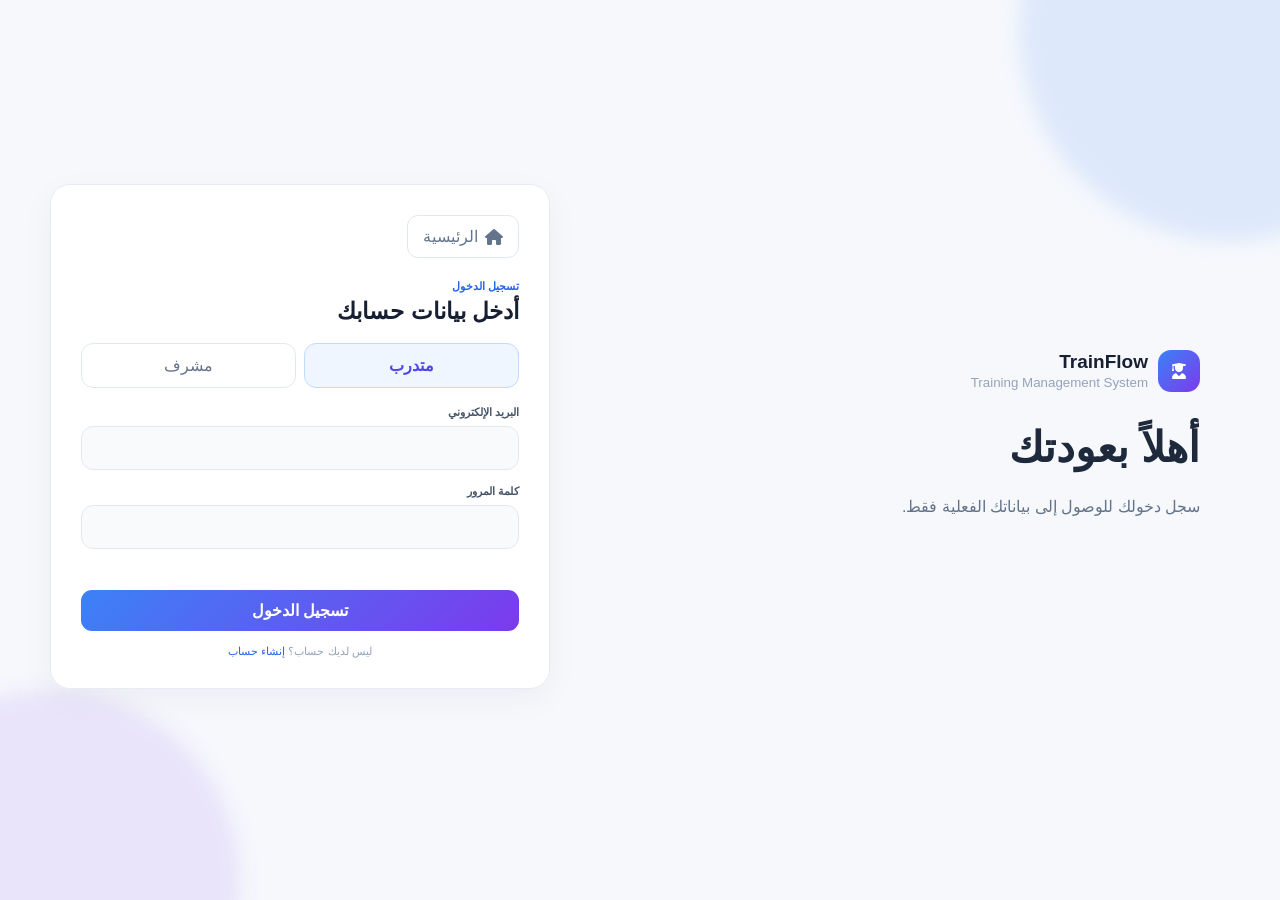
==== add-task.html @ 2ae3eea8 "Add files via upload" ====
<!DOCTYPE html><html lang="ar" dir="rtl"><head><meta charset="UTF-8"><meta name="viewport" content="width=device-width,initial-scale=1.0"><title>TrainFlow | إضافة مهمة</title><link rel="stylesheet" href="add-task.css"><link rel="stylesheet" href="https://cdnjs.cloudflare.com/ajax/libs/font-awesome/6.5.0/css/all.min.css"></head><body><div class="bg"><div class="blob b1"></div><div class="blob b2"></div></div><main class="container"><button class="ghost-btn" onclick="history.back()"><i class="fa-solid fa-arrow-right"></i> رجوع</button><div class="section-title" style="margin-top:20px"><span>إدارة المهام</span><h2>إضافة مهمة جديدة</h2><p>اختر المتدرب واكتب المهمة والملاحظات. لن تظهر المهمة إلا للمتدرب المختار.</p></div><section class="dash-grid"><div class="card"><form id="form"><div class="form-group"><label>المتدرب</label><select class="select" id="trainee" required><option value="">اختر المتدرب</option></select></div><div class="form-group"><label>عنوان المهمة</label><input class="input" id="title" required></div><div class="form-group"><label>وصف المهمة</label><textarea class="textarea" id="description" required></textarea></div><div class="two-col"><div class="form-group"><label>الأولوية</label><select class="select" id="priority"><option value="low">منخفضة</option><option value="medium" selected>متوسطة</option><option value="high">عالية</option></select></div><div class="form-group"><label>تاريخ التسليم</label><input class="input" id="due" type="date" required></div></div><div class="form-group"><label>ملاحظات المشرف</label><textarea class="textarea" id="notes" placeholder="تعليمات أو ملاحظات خاصة بالمهمة"></textarea></div><div id="msg" class="message"></div><button class="btn" type="submit">إضافة المهمة</button></form></div><aside class="card"><div class="section-title"><span>خصوصية</span><h2>مهمة خاصة بمتدرب واحد</h2><p>يتم حفظ رقم المتدرب داخل المهمة، لذلك تظهر فقط لصاحبها في حساب المتدرب.</p></div></aside></section></main><script>
const TF={
 get(k,f=[]){try{return JSON.parse(localStorage.getItem(k))??f}catch{return f}},
 set(k,v){localStorage.setItem(k,JSON.stringify(v))},
 users(){return this.get('tf_users',[])}, tasks(){return this.get('tf_tasks',[])}, reports(){return this.get('tf_reports',[])}, invites(){return this.get('tf_invites',[])},
 session(){const id=localStorage.getItem('tf_session');return this.users().find(u=>u.id===id)||null},
 id(p='id'){return p+'_'+Date.now().toString(36)+Math.random().toString(36).slice(2,7)},
 esc(s=''){return String(s).replace(/[&<>'"]/g,c=>({'&':'&amp;','<':'&lt;','>':'&gt;',"'":'&#39;','"':'&quot;'}[c]))},
 date(s){if(!s)return '-';return new Date(s+'T00:00:00').toLocaleDateString('ar-SA',{year:'numeric',month:'long',day:'numeric'})},
 logout(){localStorage.removeItem('tf_session');location.href='login.html'},
 require(role){const u=this.session();if(!u){location.href='login.html';return null}if(role&&u.role!==role){location.href=u.role==='supervisor'?'supervisor-dashboard.html':'trainee-dashboard.html';return null}return u}
};

const u=TF.require('supervisor');if(u){const trainees=TF.users().filter(x=>x.role==='trainee'&&x.supervisorId===u.id),sel=document.getElementById('trainee');sel.innerHTML='<option value="">اختر المتدرب</option>'+trainees.map(x=>`<option value="${x.id}">${TF.esc(x.name)} - ${TF.esc(x.email)}</option>`).join('');const q=new URLSearchParams(location.search).get('trainee');if(q&&trainees.some(x=>x.id===q))sel.value=q;if(!trainees.length){document.getElementById('msg').className='message error';document.getElementById('msg').textContent='لا يوجد متدربون مرتبطون بحسابك بعد.'}document.getElementById('form').onsubmit=e=>{e.preventDefault();const traineeId=sel.value;if(!trainees.some(x=>x.id===traineeId))return;let tasks=TF.tasks();tasks.push({id:TF.id('task'),supervisorId:u.id,traineeId,title:document.getElementById('title').value.trim(),description:document.getElementById('description').value.trim(),priority:document.getElementById('priority').value,dueDate:document.getElementById('due').value,supervisorNote:document.getElementById('notes').value.trim(),traineeNote:'',status:'pending',createdAt:new Date().toISOString(),completedAt:null});TF.set('tf_tasks',tasks);location.href='trainee-details.html?id='+traineeId}}</script></body></html>
---- add-task.css ----
*{box-sizing:border-box;margin:0;padding:0}html{scroll-behavior:smooth}body{font-family:"Segoe UI",Tahoma,Arial,sans-serif;background:#f6f8fc;color:#1e293b;min-height:100vh}a{text-decoration:none;color:inherit}button,input,select,textarea{font:inherit}button{cursor:pointer}.bg{position:fixed;inset:0;pointer-events:none;overflow:hidden;z-index:-1}.blob{position:absolute;border-radius:50%;filter:blur(10px)}.b1{width:420px;height:420px;right:-160px;top:-180px;background:rgba(59,130,246,.13)}.b2{width:380px;height:380px;left:-140px;bottom:-170px;background:rgba(124,58,237,.10)}
.container{width:min(1180px,calc(100% - 32px));margin:auto;padding:28px 0 55px}.brand{display:flex;align-items:center;gap:10px}.brand-icon{width:42px;height:42px;border-radius:13px;display:grid;place-items:center;background:linear-gradient(135deg,#3b82f6,#7c3aed);color:#fff}.brand h1{font-size:19px;color:#172033}.brand small{color:#94a3b8}.topbar{display:flex;justify-content:space-between;align-items:center;gap:18px;margin-bottom:28px}.nav{display:flex;gap:8px;align-items:center;flex-wrap:wrap}.nav a,.ghost-btn,.btn{border:0;border-radius:11px;padding:11px 15px;display:inline-flex;gap:7px;align-items:center;justify-content:center}.nav a:hover,.ghost-btn:hover{background:#eef4ff;color:#2563eb}.btn{background:linear-gradient(135deg,#3b82f6,#7c3aed);color:white;font-weight:700}.btn.danger{background:#ef4444}.btn.success{background:#16a34a}.btn.secondary{background:#eef4ff;color:#2563eb}.ghost-btn{background:white;border:1px solid #e2e8f0;color:#64748b}.card{background:rgba(255,255,255,.95);border:1px solid #e7ebf2;border-radius:20px;box-shadow:0 10px 34px rgba(15,23,42,.045);padding:22px}.hero{display:grid;grid-template-columns:1.1fr .9fr;gap:30px;align-items:center;min-height:68vh}.hero h2{font-size:clamp(34px,5vw,56px);line-height:1.25;color:#172033;margin:16px 0}.hero h2 span{color:#5b5ce2}.hero p{color:#64748b;line-height:2;max-width:650px}.pill{display:inline-flex;align-items:center;gap:7px;padding:7px 12px;border-radius:999px;background:#eef4ff;color:#2563eb;font-size:12px;font-weight:700}.flow-grid,.stats-grid,.feature-grid{display:grid;gap:14px}.flow-grid{grid-template-columns:1fr}.flow-step{display:flex;gap:12px;align-items:flex-start;padding:15px;border:1px solid #edf1f6;border-radius:14px;background:#fbfcff}.flow-step i{width:34px;height:34px;display:grid;place-items:center;border-radius:10px;background:#eef4ff;color:#4f46e5}.flow-step h3{font-size:13px;margin-bottom:4px}.flow-step p{font-size:11px;line-height:1.7}.feature-grid{grid-template-columns:repeat(3,1fr);margin-top:20px}.section-title{margin-bottom:16px}.section-title span{color:#2563eb;font-size:11px;font-weight:700}.section-title h2{font-size:23px;color:#172033;margin:4px 0}.section-title p{color:#94a3b8;font-size:12px;line-height:1.8}
.auth{min-height:100vh;display:grid;grid-template-columns:1fr 500px;gap:55px;align-items:center}.auth-side{padding:30px}.auth-side h2{font-size:42px;line-height:1.35;margin:28px 0 15px}.auth-side p{color:#64748b;line-height:2}.auth-card{padding:30px}.role-tabs{display:grid;grid-template-columns:1fr 1fr;gap:8px;margin:18px 0}.role-btn{padding:12px;border:1px solid #e2e8f0;background:#fff;border-radius:12px;color:#64748b}.role-btn.active{border-color:#bfdbfe;background:#eff6ff;color:#4f46e5;font-weight:700}.form-group{margin-bottom:15px}.form-group label{display:block;font-size:11px;font-weight:700;color:#475569;margin-bottom:7px}.form-group small{display:block;margin-top:5px;color:#94a3b8;font-size:10px}.input,.select,.textarea{width:100%;border:1px solid #e2e8f0;background:#f8fafc;border-radius:12px;outline:0;padding:12px 13px;color:#334155}.input:focus,.select:focus,.textarea:focus{border-color:#60a5fa;background:white;box-shadow:0 0 0 3px rgba(59,130,246,.07)}.textarea{min-height:105px;resize:vertical}.two-col{display:grid;grid-template-columns:1fr 1fr;gap:12px}.message{min-height:18px;margin:8px 0;font-size:11px}.error{color:#dc2626}.success{color:#16a34a}.info{color:#2563eb}.hidden{display:none!important}
.sidebar{position:fixed;right:0;top:0;width:235px;height:100vh;background:white;border-left:1px solid #e8edf3;padding:22px 14px;display:flex;flex-direction:column;z-index:10}.sidebar .brand{padding:5px 8px 22px}.side-nav{display:flex;flex-direction:column;gap:5px}.side-nav a{padding:12px;border-radius:11px;color:#64748b;font-size:12px;display:flex;gap:10px;align-items:center}.side-nav a:hover,.side-nav a.active{background:#eef4ff;color:#4f46e5}.side-bottom{margin-top:auto}.dashboard{margin-right:235px;padding:28px 30px 50px}.dash-head{display:flex;align-items:center;justify-content:space-between;gap:16px;margin-bottom:22px}.dash-head h1{font-size:26px;color:#172033}.muted{color:#94a3b8;font-size:11px}.stats-grid{grid-template-columns:repeat(4,1fr);margin-bottom:16px}.stat{display:flex;gap:12px;align-items:center}.stat .ico{width:42px;height:42px;display:grid;place-items:center;border-radius:12px;background:#eef4ff;color:#4f46e5}.stat strong{display:block;font-size:20px}.stat span{font-size:10px;color:#94a3b8}.dash-grid{display:grid;grid-template-columns:1fr 310px;gap:16px}.list{display:flex;flex-direction:column;gap:9px}.list-item{border:1px solid #edf1f5;border-radius:14px;padding:14px;background:#fbfcfe;display:flex;align-items:center;justify-content:space-between;gap:14px}.list-main{min-width:0}.list-main h3{font-size:12px;color:#334155}.list-main p{font-size:10px;color:#94a3b8;margin-top:4px;line-height:1.6}.badge{display:inline-flex;padding:4px 8px;border-radius:999px;font-size:9px;font-weight:700}.badge.pending{background:#f1f5f9;color:#64748b}.badge.progress{background:#fff7ed;color:#ea580c}.badge.completed{background:#dcfce7;color:#16a34a}.badge.high{background:#fee2e2;color:#dc2626}.badge.medium{background:#ffedd5;color:#ea580c}.badge.low{background:#dcfce7;color:#16a34a}.empty{padding:38px;text-align:center;color:#94a3b8}.empty i{font-size:32px;margin-bottom:10px}.empty h3{color:#64748b;font-size:14px;margin-bottom:4px}.code-box{padding:14px;border-radius:14px;background:linear-gradient(135deg,#eff6ff,#f5f3ff);border:1px solid #dbeafe}.code{font-size:22px;letter-spacing:2px;font-weight:800;color:#4f46e5;margin:8px 0;direction:ltr;text-align:center}.toolbar{display:flex;gap:8px;align-items:center;justify-content:space-between;flex-wrap:wrap;margin-bottom:14px}.toolbar .input{max-width:340px}.check-wrap{display:flex;align-items:center;gap:8px;font-size:11px;color:#475569}.check-wrap input{width:18px;height:18px;accent-color:#16a34a}.report-card{border-right:4px solid #7c3aed}.pre{white-space:pre-wrap;line-height:1.8;color:#64748b;font-size:11px}.footer{padding:30px 0;text-align:center;color:#94a3b8;font-size:11px}
@media(max-width:1000px){.auth{grid-template-columns:1fr}.auth-side{display:none}.hero{grid-template-columns:1fr}.feature-grid{grid-template-columns:1fr}.stats-grid{grid-template-columns:repeat(2,1fr)}.dash-grid{grid-template-columns:1fr}}@media(max-width:760px){.sidebar{width:72px}.sidebar .brand h1,.sidebar .brand small,.side-nav span,.side-bottom span{display:none}.sidebar .brand{justify-content:center}.side-nav a{justify-content:center}.dashboard{margin-right:72px;padding:20px 14px}.stats-grid{grid-template-columns:1fr}.two-col{grid-template-columns:1fr}.topbar,.dash-head{align-items:flex-start;flex-direction:column}.auth-card{padding:20px}.container{width:min(100% - 20px,1180px)}}
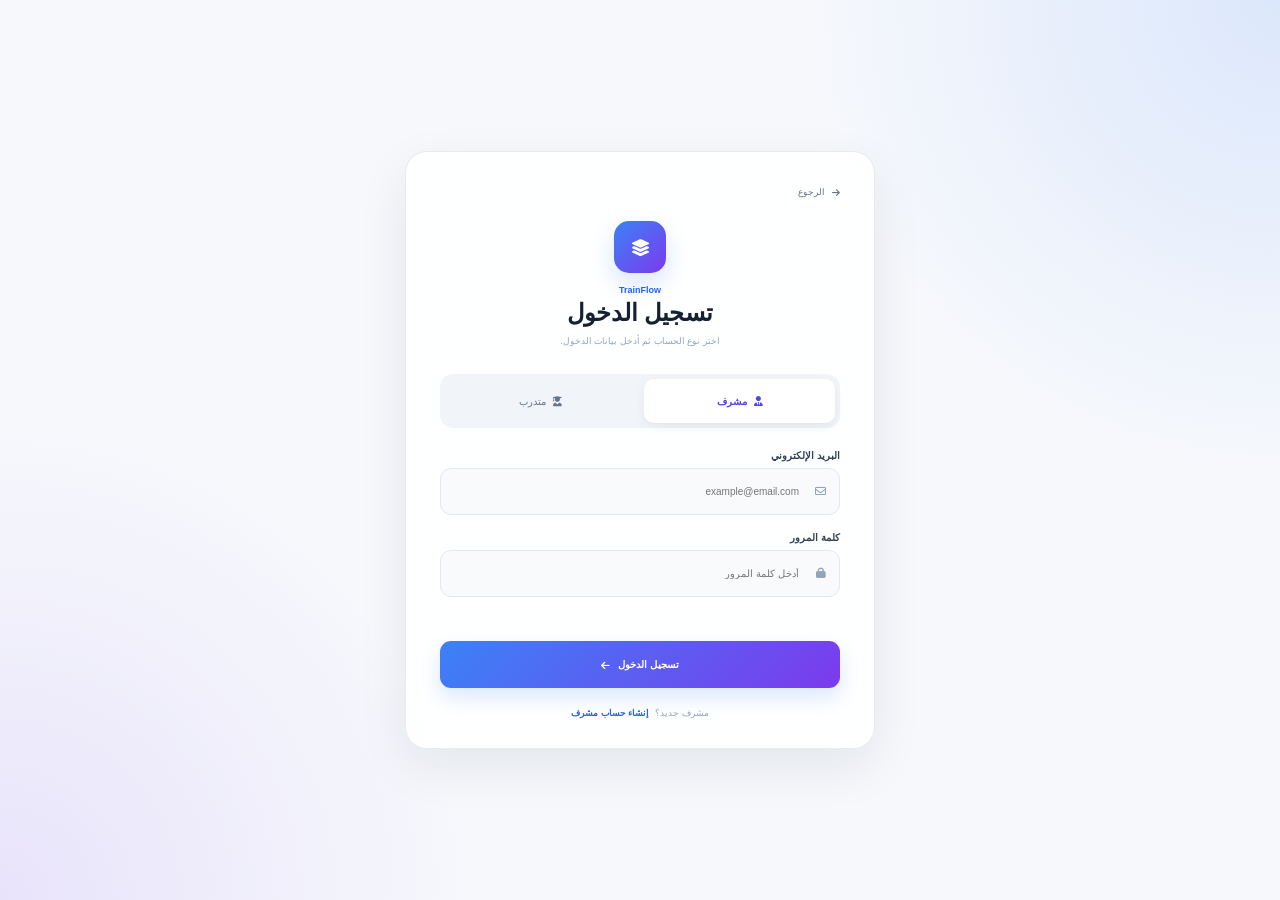
==== commit 8c513362: "Update add-task.html" ====
--- a/add-task.html
+++ b/add-task.html
@@ -1,14 +1,607 @@
-<!DOCTYPE html><html lang="ar" dir="rtl"><head><meta charset="UTF-8"><meta name="viewport" content="width=device-width,initial-scale=1.0"><title>TrainFlow | إضافة مهمة</title><link rel="stylesheet" href="add-task.css"><link rel="stylesheet" href="https://cdnjs.cloudflare.com/ajax/libs/font-awesome/6.5.0/css/all.min.css"></head><body><div class="bg"><div class="blob b1"></div><div class="blob b2"></div></div><main class="container"><button class="ghost-btn" onclick="history.back()"><i class="fa-solid fa-arrow-right"></i> رجوع</button><div class="section-title" style="margin-top:20px"><span>إدارة المهام</span><h2>إضافة مهمة جديدة</h2><p>اختر المتدرب واكتب المهمة والملاحظات. لن تظهر المهمة إلا للمتدرب المختار.</p></div><section class="dash-grid"><div class="card"><form id="form"><div class="form-group"><label>المتدرب</label><select class="select" id="trainee" required><option value="">اختر المتدرب</option></select></div><div class="form-group"><label>عنوان المهمة</label><input class="input" id="title" required></div><div class="form-group"><label>وصف المهمة</label><textarea class="textarea" id="description" required></textarea></div><div class="two-col"><div class="form-group"><label>الأولوية</label><select class="select" id="priority"><option value="low">منخفضة</option><option value="medium" selected>متوسطة</option><option value="high">عالية</option></select></div><div class="form-group"><label>تاريخ التسليم</label><input class="input" id="due" type="date" required></div></div><div class="form-group"><label>ملاحظات المشرف</label><textarea class="textarea" id="notes" placeholder="تعليمات أو ملاحظات خاصة بالمهمة"></textarea></div><div id="msg" class="message"></div><button class="btn" type="submit">إضافة المهمة</button></form></div><aside class="card"><div class="section-title"><span>خصوصية</span><h2>مهمة خاصة بمتدرب واحد</h2><p>يتم حفظ رقم المتدرب داخل المهمة، لذلك تظهر فقط لصاحبها في حساب المتدرب.</p></div></aside></section></main><script>
-const TF={
- get(k,f=[]){try{return JSON.parse(localStorage.getItem(k))??f}catch{return f}},
- set(k,v){localStorage.setItem(k,JSON.stringify(v))},
- users(){return this.get('tf_users',[])}, tasks(){return this.get('tf_tasks',[])}, reports(){return this.get('tf_reports',[])}, invites(){return this.get('tf_invites',[])},
- session(){const id=localStorage.getItem('tf_session');return this.users().find(u=>u.id===id)||null},
- id(p='id'){return p+'_'+Date.now().toString(36)+Math.random().toString(36).slice(2,7)},
- esc(s=''){return String(s).replace(/[&<>'"]/g,c=>({'&':'&amp;','<':'&lt;','>':'&gt;',"'":'&#39;','"':'&quot;'}[c]))},
- date(s){if(!s)return '-';return new Date(s+'T00:00:00').toLocaleDateString('ar-SA',{year:'numeric',month:'long',day:'numeric'})},
- logout(){localStorage.removeItem('tf_session');location.href='login.html'},
- require(role){const u=this.session();if(!u){location.href='login.html';return null}if(role&&u.role!==role){location.href=u.role==='supervisor'?'supervisor-dashboard.html':'trainee-dashboard.html';return null}return u}
-};
-
-const u=TF.require('supervisor');if(u){const trainees=TF.users().filter(x=>x.role==='trainee'&&x.supervisorId===u.id),sel=document.getElementById('trainee');sel.innerHTML='<option value="">اختر المتدرب</option>'+trainees.map(x=>`<option value="${x.id}">${TF.esc(x.name)} - ${TF.esc(x.email)}</option>`).join('');const q=new URLSearchParams(location.search).get('trainee');if(q&&trainees.some(x=>x.id===q))sel.value=q;if(!trainees.length){document.getElementById('msg').className='message error';document.getElementById('msg').textContent='لا يوجد متدربون مرتبطون بحسابك بعد.'}document.getElementById('form').onsubmit=e=>{e.preventDefault();const traineeId=sel.value;if(!trainees.some(x=>x.id===traineeId))return;let tasks=TF.tasks();tasks.push({id:TF.id('task'),supervisorId:u.id,traineeId,title:document.getElementById('title').value.trim(),description:document.getElementById('description').value.trim(),priority:document.getElementById('priority').value,dueDate:document.getElementById('due').value,supervisorNote:document.getElementById('notes').value.trim(),traineeNote:'',status:'pending',createdAt:new Date().toISOString(),completedAt:null});TF.set('tf_tasks',tasks);location.href='trainee-details.html?id='+traineeId}}</script></body></html>+<!DOCTYPE html>
+<html lang="ar" dir="rtl">
+
+<head>
+    <meta charset="UTF-8">
+
+    <meta
+        name="viewport"
+        content="width=device-width, initial-scale=1.0"
+    >
+
+    <title>
+        TrainFlow | إضافة مهمة
+    </title>
+
+    <link
+        rel="stylesheet"
+        href="add-task.css"
+    >
+
+    <link
+        rel="stylesheet"
+        href="https://cdnjs.cloudflare.com/ajax/libs/font-awesome/6.5.0/css/all.min.css"
+    >
+</head>
+
+<body>
+
+    <main class="page-container">
+
+        <a
+            href="trainee-details.html"
+            class="back-button"
+        >
+            <i class="fa-solid fa-arrow-right"></i>
+            العودة لتفاصيل المتدرب
+        </a>
+
+
+        <header class="page-header">
+
+            <div>
+
+                <span>
+                    إدارة المهام
+                </span>
+
+                <h1>
+                    إضافة مهمة جديدة
+                </h1>
+
+                <p>
+                    أضف مهمة جديدة وحدد تفاصيلها وموعد تسليمها.
+                </p>
+
+            </div>
+
+            <div class="header-icon">
+                <i class="fa-solid fa-list-check"></i>
+            </div>
+
+        </header>
+
+
+        <section class="content-grid">
+
+            <section class="form-card">
+
+                <div class="trainee-box">
+
+                    <div
+                        class="avatar"
+                        id="traineeAvatar"
+                    >
+                        م
+                    </div>
+
+                    <div>
+
+                        <span>
+                            إضافة المهمة للمتدرب
+                        </span>
+
+                        <strong id="traineeName">
+                            المتدرب
+                        </strong>
+
+                        <small id="traineeEmail">
+                            -
+                        </small>
+
+                    </div>
+
+                </div>
+
+
+                <form id="taskForm">
+
+                    <div class="form-group">
+
+                        <label for="taskTitle">
+                            عنوان المهمة
+                        </label>
+
+                        <div class="input-wrapper">
+
+                            <i class="fa-regular fa-clipboard"></i>
+
+                            <input
+                                type="text"
+                                id="taskTitle"
+                                placeholder="مثال: إعداد صفحة تسجيل الدخول"
+                                required
+                            >
+
+                        </div>
+
+                    </div>
+
+
+                    <div class="form-group">
+
+                        <label for="taskDescription">
+                            وصف المهمة
+                        </label>
+
+                        <textarea
+                            id="taskDescription"
+                            placeholder="اكتب تفاصيل المهمة المطلوبة..."
+                            required
+                        ></textarea>
+
+                    </div>
+
+
+                    <div class="two-columns">
+
+                        <div class="form-group">
+
+                            <label for="priority">
+                                الأولوية
+                            </label>
+
+                            <div class="select-wrapper">
+
+                                <i class="fa-solid fa-flag"></i>
+
+                                <select
+                                    id="priority"
+                                    required
+                                >
+                                    <option value="">
+                                        اختر الأولوية
+                                    </option>
+
+                                    <option value="low">
+                                        منخفضة
+                                    </option>
+
+                                    <option value="medium">
+                                        متوسطة
+                                    </option>
+
+                                    <option value="high">
+                                        عالية
+                                    </option>
+                                </select>
+
+                            </div>
+
+                        </div>
+
+
+                        <div class="form-group">
+
+                            <label for="dueDate">
+                                تاريخ التسليم
+                            </label>
+
+                            <div class="input-wrapper">
+
+                                <i class="fa-regular fa-calendar"></i>
+
+                                <input
+                                    type="date"
+                                    id="dueDate"
+                                    required
+                                >
+
+                            </div>
+
+                        </div>
+
+                    </div>
+
+
+                    <div class="form-group">
+
+                        <label for="supervisorNotes">
+                            ملاحظات المشرف
+                        </label>
+
+                        <textarea
+                            id="supervisorNotes"
+                            class="small-textarea"
+                            placeholder="اكتب أي تعليمات أو ملاحظات إضافية..."
+                        ></textarea>
+
+                    </div>
+
+
+                    <p id="message"></p>
+
+
+                    <div class="form-actions">
+
+                        <button
+                            type="submit"
+                            class="save-button"
+                        >
+                            <i class="fa-solid fa-plus"></i>
+                            إضافة المهمة
+                        </button>
+
+                        <a
+                            href="trainee-details.html"
+                            class="cancel-button"
+                        >
+                            إلغاء
+                        </a>
+
+                    </div>
+
+                </form>
+
+            </section>
+
+
+            <aside class="info-card">
+
+                <div class="info-icon">
+                    <i class="fa-solid fa-circle-info"></i>
+                </div>
+
+                <h3>
+                    إضافة مهمة
+                </h3>
+
+                <p>
+                    ستظهر المهمة مباشرة في حساب المتدرب،
+                    ولن يتمكن أي متدرب آخر من رؤيتها.
+                </p>
+
+
+                <div class="info-item">
+
+                    <i class="fa-solid fa-user-lock"></i>
+
+                    <div>
+                        <strong>
+                            خصوصية المتدرب
+                        </strong>
+
+                        <span>
+                            المهمة مرتبطة بهذا المتدرب فقط.
+                        </span>
+                    </div>
+
+                </div>
+
+
+                <div class="info-item">
+
+                    <i class="fa-solid fa-check"></i>
+
+                    <div>
+                        <strong>
+                            إنجاز المهمة
+                        </strong>
+
+                        <span>
+                            يستطيع المتدرب وضع علامة صح عند إكمالها.
+                        </span>
+                    </div>
+
+                </div>
+
+
+                <div class="info-item">
+
+                    <i class="fa-regular fa-note-sticky"></i>
+
+                    <div>
+                        <strong>
+                            الملاحظات
+                        </strong>
+
+                        <span>
+                            يمكن للمتدرب إضافة ملاحظة على المهمة.
+                        </span>
+                    </div>
+
+                </div>
+
+            </aside>
+
+        </section>
+
+    </main>
+
+
+    <script>
+
+        const currentUser =
+            JSON.parse(
+                localStorage.getItem(
+                    "trainflow_current_user"
+                )
+            );
+
+
+        if (
+            !currentUser ||
+            currentUser.role !== "supervisor"
+        ) {
+
+            window.location.href =
+                "login.html";
+
+        }
+
+
+        const selectedTraineeId =
+            localStorage.getItem(
+                "trainflow_selected_trainee"
+            );
+
+
+        if (!selectedTraineeId) {
+
+            window.location.href =
+                "supervisor-dashboard.html";
+
+        }
+
+
+        const trainees =
+            JSON.parse(
+                localStorage.getItem(
+                    "trainflow_trainees"
+                )
+            ) || [];
+
+
+        const trainee =
+            trainees.find(
+                function (item) {
+
+                    return (
+                        item.id === selectedTraineeId &&
+                        item.supervisorId === currentUser.id
+                    );
+
+                }
+            );
+
+
+        if (!trainee) {
+
+            window.location.href =
+                "supervisor-dashboard.html";
+
+        }
+
+
+        document.getElementById(
+            "traineeName"
+        ).innerText =
+            trainee.name;
+
+
+        document.getElementById(
+            "traineeEmail"
+        ).innerText =
+            trainee.email;
+
+
+        document.getElementById(
+            "traineeAvatar"
+        ).innerText =
+            trainee.name.charAt(0);
+
+
+        const taskForm =
+            document.getElementById(
+                "taskForm"
+            );
+
+
+        const message =
+            document.getElementById(
+                "message"
+            );
+
+
+        taskForm.addEventListener(
+            "submit",
+            function (event) {
+
+                event.preventDefault();
+
+
+                const title =
+                    document
+                        .getElementById(
+                            "taskTitle"
+                        )
+                        .value
+                        .trim();
+
+
+                const description =
+                    document
+                        .getElementById(
+                            "taskDescription"
+                        )
+                        .value
+                        .trim();
+
+
+                const priority =
+                    document
+                        .getElementById(
+                            "priority"
+                        )
+                        .value;
+
+
+                const dueDate =
+                    document
+                        .getElementById(
+                            "dueDate"
+                        )
+                        .value;
+
+
+                const supervisorNotes =
+                    document
+                        .getElementById(
+                            "supervisorNotes"
+                        )
+                        .value
+                        .trim();
+
+
+                if (
+                    !title ||
+                    !description ||
+                    !priority ||
+                    !dueDate
+                ) {
+
+                    showError(
+                        "يرجى تعبئة جميع الحقول المطلوبة"
+                    );
+
+                    return;
+
+                }
+
+
+                const today =
+                    new Date();
+
+
+                today.setHours(
+                    0,
+                    0,
+                    0,
+                    0
+                );
+
+
+                const selectedDate =
+                    new Date(
+                        dueDate +
+                        "T00:00:00"
+                    );
+
+
+                if (
+                    selectedDate < today
+                ) {
+
+                    showError(
+                        "تاريخ التسليم لا يمكن أن يكون في الماضي"
+                    );
+
+                    return;
+
+                }
+
+
+                let tasks =
+                    JSON.parse(
+                        localStorage.getItem(
+                            "trainflow_tasks"
+                        )
+                    ) || [];
+
+
+                const task = {
+
+                    id:
+                        "TASK-" +
+                        Date.now(),
+
+                    traineeId:
+                        trainee.id,
+
+                    supervisorId:
+                        currentUser.id,
+
+                    title:
+                        title,
+
+                    description:
+                        description,
+
+                    priority:
+                        priority,
+
+                    dueDate:
+                        dueDate,
+
+                    supervisorNotes:
+                        supervisorNotes,
+
+                    traineeNotes:
+                        "",
+
+                    status:
+                        "pending",
+
+                    completedAt:
+                        null,
+
+                    createdAt:
+                        new Date()
+                            .toISOString()
+
+                };
+
+
+                tasks.push(
+                    task
+                );
+
+
+                localStorage.setItem(
+                    "trainflow_tasks",
+                    JSON.stringify(
+                        tasks
+                    )
+                );
+
+
+                message.className =
+                    "success-message";
+
+
+                message.innerText =
+                    "تمت إضافة المهمة بنجاح";
+
+
+                taskForm.reset();
+
+
+                setTimeout(
+                    function () {
+
+                        window.location.href =
+                            "trainee-details.html";
+
+                    },
+                    700
+                );
+
+            }
+        );
+
+
+        function showError(text) {
+
+            message.className =
+                "error-message";
+
+            message.innerText =
+                text;
+
+        }
+
+    </script>
+
+</body>
+
+</html>
